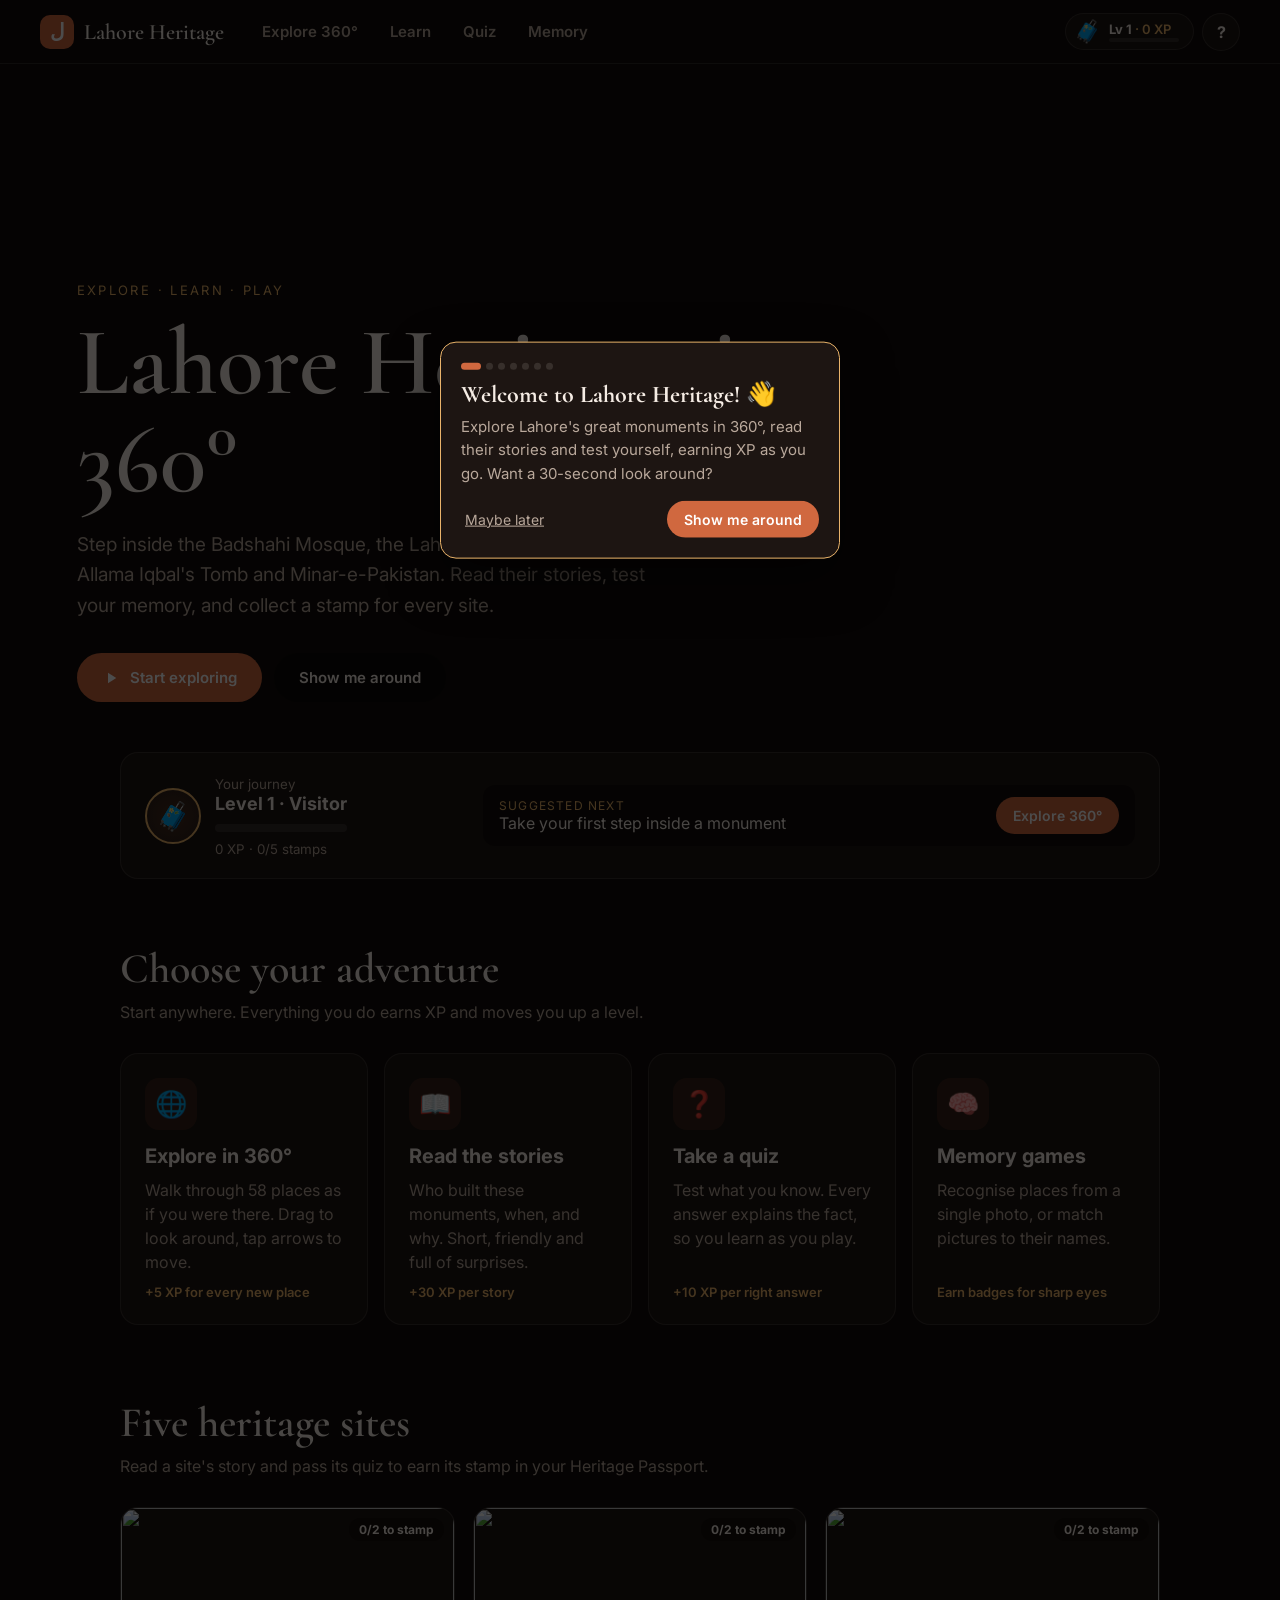
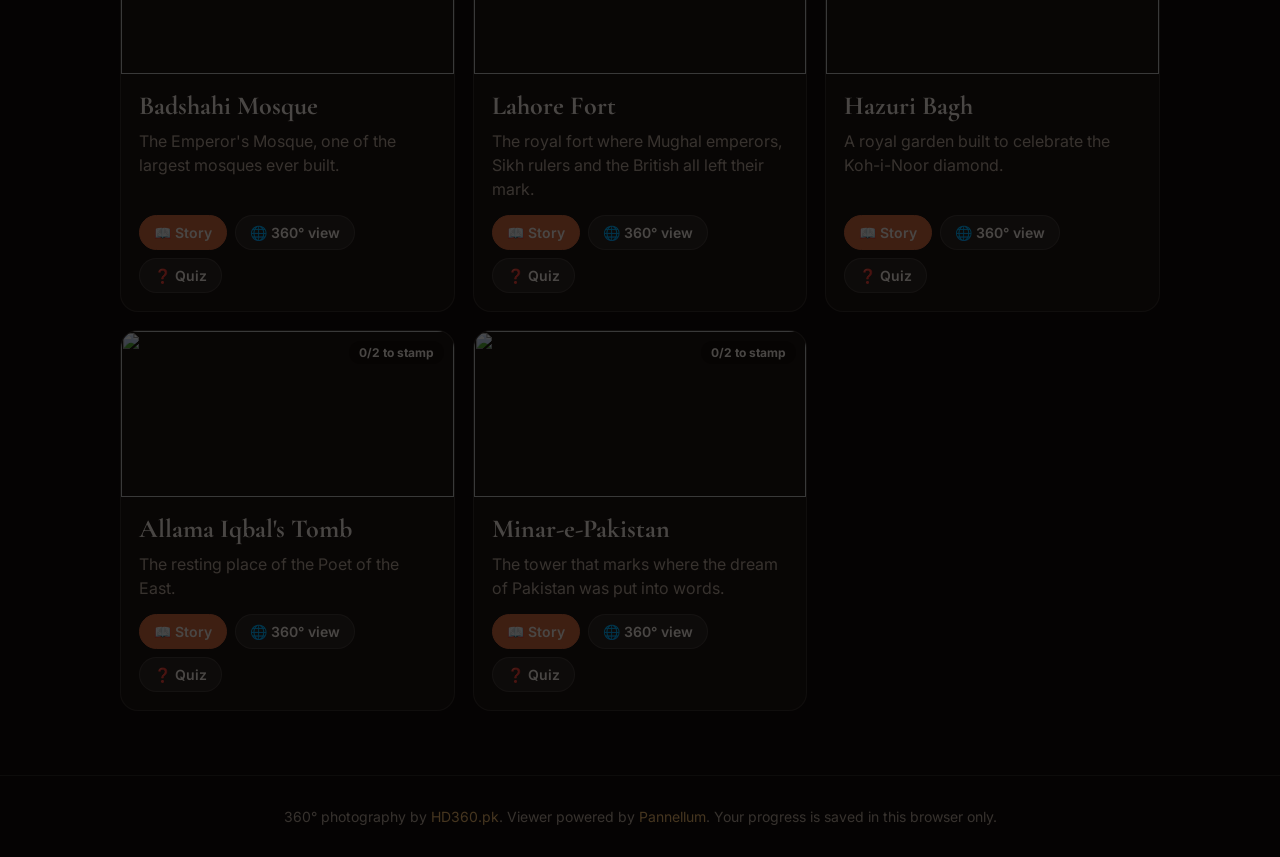
==== index.html @ bff7b36b "Lahore Heritage 360: virtual tour, stories, quizzes and memory games Gamified site with a Pannellum " ====
<!DOCTYPE html>
<html lang="en">
<head>
  <meta charset="UTF-8">
  <meta name="viewport" content="width=device-width, initial-scale=1.0">
  <title>Lahore Heritage 360° · Explore, Learn & Play</title>
  <meta name="description" content="Explore Badshahi Mosque, Lahore Fort, Hazuri Bagh, Allama Iqbal's Tomb and Minar-e-Pakistan in 360°, read their stories and test your knowledge.">
  <link rel="preconnect" href="https://fonts.googleapis.com">
  <link rel="preconnect" href="https://fonts.gstatic.com" crossorigin>
  <link href="https://fonts.googleapis.com/css2?family=Cormorant+Garamond:wght@600&family=Inter:wght@400;600;700;800&display=swap" rel="stylesheet">
  <link rel="stylesheet" href="assets/css/style.css">
  <link rel="stylesheet" href="assets/css/site.css">
</head>
<body class="page">
  <header class="hero hero--home">
    <div class="hero__inner">
      <span class="eyebrow">Explore · Learn · Play</span>
      <h1>Lahore Heritage in 360°</h1>
      <p>Step inside the Badshahi Mosque, the Lahore Fort, Hazuri Bagh, Allama Iqbal's Tomb and Minar-e-Pakistan.
         Read their stories, test your memory, and collect a stamp for every site.</p>
      <div class="actions">
        <a class="btn btn--primary" href="tour.html">
          <svg width="18" height="18" viewBox="0 0 24 24" fill="currentColor" aria-hidden="true"><path d="M8 5v14l11-7z"/></svg>
          Start exploring
        </a>
        <button class="btn btn--ghost" type="button" id="show-around">Show me around</button>
      </div>
    </div>
  </header>

  <div class="wrap journey">
    <div class="journey__card" id="journey"></div>
  </div>

  <section class="wrap home-section">
    <h2 class="section-title">Choose your adventure</h2>
    <p class="section-sub">Start anywhere. Everything you do earns XP and moves you up a level.</p>
    <div class="paths">
      <a class="path" href="tour.html">
        <span class="path__icon">🌐</span>
        <h3>Explore in 360°</h3>
        <p>Walk through 58 places as if you were there. Drag to look around, tap arrows to move.</p>
        <span class="path__reward">+5 XP for every new place</span>
      </a>
      <a class="path" href="learn.html">
        <span class="path__icon">📖</span>
        <h3>Read the stories</h3>
        <p>Who built these monuments, when, and why. Short, friendly and full of surprises.</p>
        <span class="path__reward">+30 XP per story</span>
      </a>
      <a class="path" href="quiz.html">
        <span class="path__icon">❓</span>
        <h3>Take a quiz</h3>
        <p>Test what you know. Every answer explains the fact, so you learn as you play.</p>
        <span class="path__reward">+10 XP per right answer</span>
      </a>
      <a class="path" href="memory.html">
        <span class="path__icon">🧠</span>
        <h3>Memory games</h3>
        <p>Recognise places from a single photo, or match pictures to their names.</p>
        <span class="path__reward">Earn badges for sharp eyes</span>
      </a>
    </div>
  </section>

  <section class="wrap home-section" style="padding-top:8px">
    <h2 class="section-title">Five heritage sites</h2>
    <p class="section-sub">Read a site's story and pass its quiz to earn its stamp in your Heritage Passport.</p>
    <div class="sitecards" id="sitecards"></div>
  </section>

  <footer class="footer">
    360° photography by <a href="https://hd360.pk" target="_blank" rel="noopener">HD360.pk</a>.
    Viewer powered by <a href="https://pannellum.org" target="_blank" rel="noopener">Pannellum</a>.
    Your progress is saved in this browser only.
  </footer>

  <script src="assets/js/tour-data.js"></script>
  <script src="assets/js/heritage-data.js"></script>
  <script src="assets/js/game.js"></script>
  <script>
    Game.mountNav('home');
    document.getElementById('show-around').onclick = () => Game.startTour();

    function nextStep() {
      const stamps = Game.stamps();
      const unread = stamps.find(s => !s.read);
      if (!Object.keys(Game.state.visited).length) return { text: 'Take your first step inside a monument', href: 'tour.html', cta: 'Explore 360°' };
      if (unread) return { text: `Read the story of ${unread.story.title}`, href: `learn.html#${unread.story.id}`, cta: 'Read story' };
      const noQuiz = stamps.find(s => !s.quiz);
      if (noQuiz) return { text: `Pass the ${noQuiz.story.title} quiz to earn its stamp`, href: `quiz.html#${noQuiz.story.id}`, cta: 'Take quiz' };
      if (Game.state.memoryBest === null) return { text: 'Try Memory Match and test your eye', href: 'memory.html', cta: 'Play' };
      const unseen = stamps.find(s => s.visited < s.total);
      if (unseen) return { text: `Find the places you haven't seen at ${unseen.story.title}`, href: `tour.html#${unseen.story.scenes.find(id => !Game.state.visited[id])}`, cta: 'Explore' };
      return { text: 'You have explored everything. Try for a perfect quiz score!', href: 'quiz.html', cta: 'Quiz' };
    }

    function render() {
      const l = Game.level();
      const n = nextStep();
      const stamped = Game.stamps().filter(s => s.stamped).length;
      const journey = document.getElementById('journey');
      journey.innerHTML = `
        <button class="journey__level link-reset" type="button" title="Open your passport">
          <span class="passport__level">${l.icon}</span>
          <span><small class="muted">Your journey</small><br><b>Level ${l.index} · ${l.name}</b>
            <div class="xpbar"><i style="width:${Math.round(l.progress * 100)}%"></i></div>
            <small class="muted">${Game.state.xp} XP · ${stamped}/5 stamps</small></span>
        </button>
        <div class="journey__next"><div><small>Suggested next</small>${n.text}</div><a class="btn btn--primary btn--sm" href="${n.href}">${n.cta}</a></div>`;
      journey.querySelector('.journey__level').onclick = Game.openPassport;

      document.getElementById('sitecards').innerHTML = Game.stamps().map(s => `
        <article class="sitecard">
          <div class="sitecard__img"><img src="${s.story.image}" alt="" loading="lazy">
            <span class="sitecard__stamp ${s.stamped ? 'done' : ''}">${s.stamped ? '🏅 Stamped' : `${(s.read ? 1 : 0) + (s.quiz ? 1 : 0)}/2 to stamp`}</span></div>
          <div class="sitecard__body">
            <h3>${s.story.title}</h3>
            <p>${s.story.tagline}</p>
            <div class="sitecard__actions">
              <a class="chip-btn chip-btn--accent" href="learn.html#${s.story.id}">📖 Story</a>
              <a class="chip-btn" href="tour.html#${s.story.tourScene}">🌐 360° view</a>
              <a class="chip-btn" href="quiz.html#${s.story.id}">❓ Quiz</a>
            </div>
          </div>
        </article>`).join('');
    }
    render();
    Game.onChange(render);
    Game.maybeOnboard();
  </script>
</body>
</html>
---- assets/css/style.css ----
:root {
  --bg: #120d0b;
  --surface: #1d1512;
  --surface-2: #2a1f1a;
  --text: #f5ece4;
  --muted: #b9a89b;
  --accent: #d0683f;
  --accent-2: #e9b36a;
  --line: rgba(245, 236, 228, 0.12);
  --glass: rgba(18, 13, 11, 0.72);
  --radius: 14px;
  --display: "Cormorant Garamond", Georgia, serif;
  --body: "Inter", system-ui, -apple-system, "Segoe UI", sans-serif;
}

* { box-sizing: border-box; }
html, body { margin: 0; background: var(--bg); color: var(--text); font-family: var(--body); }
a { color: inherit; text-decoration: none; }
button { font: inherit; color: inherit; cursor: pointer; }
img { display: block; max-width: 100%; }

/* ---------- Home: hero ---------- */
.hero {
  position: relative; min-height: 100svh; display: flex; align-items: flex-end;
  padding: 0 clamp(16px, 6vw, 96px) clamp(48px, 10vh, 120px);
  background: url("../../preview.jpg") center / cover no-repeat;
}
.hero::before {
  content: ""; position: absolute; inset: 0;
  background: linear-gradient(180deg, rgba(18,13,11,.25) 0%, rgba(18,13,11,.35) 45%, var(--bg) 100%);
}
.hero__inner { position: relative; max-width: 760px; }
.eyebrow {
  display: inline-block; font-size: 13px; letter-spacing: .18em; text-transform: uppercase;
  color: var(--accent-2); margin-bottom: 16px;
}
.hero h1 {
  font-family: var(--display); font-weight: 600; line-height: 1.02; margin: 0 0 20px;
  font-size: clamp(44px, 8vw, 96px);
}
.hero p { font-size: clamp(16px, 2vw, 19px); line-height: 1.6; color: var(--muted); margin: 0 0 32px; max-width: 600px; }
.actions { display: flex; flex-wrap: wrap; gap: 12px; }
.btn {
  display: inline-flex; align-items: center; gap: 10px; padding: 14px 24px; border-radius: 999px;
  font-weight: 600; font-size: 15px; border: 1px solid transparent; transition: transform .15s, background .15s;
}
.btn:hover { transform: translateY(-1px); }
.btn--primary { background: var(--accent); color: #fff; }
.btn--primary:hover { background: #dd7750; }
.btn--ghost { border-color: rgba(255,255,255,.35); background: rgba(0,0,0,.25); backdrop-filter: blur(6px); }
.btn--ghost:hover { background: rgba(255,255,255,.12); }

/* ---------- Home: sites ---------- */
.sites { padding: 40px clamp(16px, 6vw, 96px) 80px; max-width: 1400px; margin: 0 auto; }
.site { padding: 48px 0; border-top: 1px solid var(--line); }
.site:first-child { border-top: 0; }
.site__head { display: flex; flex-wrap: wrap; align-items: baseline; justify-content: space-between; gap: 8px 24px; margin-bottom: 24px; }
.site h2 { font-family: var(--display); font-weight: 600; font-size: clamp(30px, 4vw, 44px); margin: 0; }
.site__blurb { color: var(--muted); margin: 6px 0 0; max-width: 620px; line-height: 1.55; }
.site__count { color: var(--accent-2); font-size: 14px; white-space: nowrap; }
.grid { display: grid; grid-template-columns: repeat(auto-fill, minmax(240px, 1fr)); gap: 18px; }

.card {
  position: relative; border-radius: var(--radius); overflow: hidden; background: var(--surface);
  aspect-ratio: 16 / 10; isolation: isolate;
}
.card img { width: 100%; height: 100%; object-fit: cover; transition: transform .5s ease; }
.card:hover img { transform: scale(1.06); }
.card::after {
  content: ""; position: absolute; inset: 0; z-index: 1;
  background: linear-gradient(180deg, transparent 45%, rgba(0,0,0,.8) 100%);
}
.card__title { position: absolute; left: 14px; right: 14px; bottom: 12px; z-index: 2; font-weight: 600; font-size: 15px; line-height: 1.3; }
.badge {
  position: absolute; top: 10px; right: 10px; z-index: 2; font-size: 12px; font-weight: 700;
  padding: 4px 9px; border-radius: 999px; background: var(--glass); backdrop-filter: blur(6px);
}

.footer { padding: 32px clamp(16px, 6vw, 96px); border-top: 1px solid var(--line); color: var(--muted); font-size: 14px; text-align: center; }
.footer a { color: var(--accent-2); }

/* ---------- Tour page ---------- */
.tour, .tour body { height: 100%; overflow: hidden; }
#pano { position: fixed; inset: 0; background: #000; }

.topbar {
  position: fixed; top: 0; left: 0; right: 0; z-index: 20; display: flex; align-items: center; gap: 12px;
  padding: 14px 16px; background: linear-gradient(180deg, rgba(0,0,0,.65), transparent); pointer-events: none;
}
.topbar > * { pointer-events: auto; }
.scene-title { flex: 1; min-width: 0; text-align: center; }
.scene-title h1 { font-family: var(--display); font-weight: 600; font-size: clamp(20px, 3vw, 30px); margin: 0; text-shadow: 0 2px 10px rgba(0,0,0,.6); white-space: nowrap; overflow: hidden; text-overflow: ellipsis; }
.scene-title span { font-size: 12px; letter-spacing: .14em; text-transform: uppercase; color: var(--accent-2); }

.icon-btn {
  width: 44px; height: 44px; flex: none; display: grid; place-items: center; border-radius: 50%;
  border: 1px solid rgba(255,255,255,.18); background: var(--glass); backdrop-filter: blur(8px); transition: background .15s;
}
.icon-btn:hover, .icon-btn[aria-pressed="true"] { background: var(--accent); border-color: var(--accent); }
.icon-btn svg { width: 20px; height: 20px; }
.tools { display: flex; gap: 8px; }

/* Bottom location drawer */
.drawer {
  position: fixed; left: 0; right: 0; bottom: 0; z-index: 20; background: var(--glass); backdrop-filter: blur(12px);
  border-top: 1px solid var(--line); transform: translateY(calc(100% - 52px)); transition: transform .35s ease;
}
.drawer.open { transform: none; }
.drawer__bar { display: flex; align-items: center; gap: 8px; height: 52px; padding: 0 12px; overflow-x: auto; scrollbar-width: none; }
.drawer__bar::-webkit-scrollbar { display: none; }
.drawer__toggle { display: flex; align-items: center; gap: 8px; padding: 8px 14px; border: 0; border-radius: 999px; background: var(--accent); font-weight: 600; font-size: 14px; flex: none; }
.drawer__toggle svg { width: 16px; height: 16px; transition: transform .3s; }
.drawer.open .drawer__toggle svg { transform: rotate(180deg); }
.tab { flex: none; padding: 8px 14px; border-radius: 999px; border: 1px solid transparent; background: none; font-size: 14px; color: var(--muted); }
.tab:hover { color: var(--text); }
.tab.active { color: var(--text); border-color: var(--line); background: rgba(255,255,255,.08); }
.strip { display: flex; gap: 12px; padding: 4px 12px 16px; overflow-x: auto; scroll-snap-type: x proximity; }
.thumb {
  flex: none; width: 168px; border: 2px solid transparent; border-radius: 10px; overflow: hidden; padding: 0;
  background: var(--surface); text-align: left; scroll-snap-align: start; transition: border-color .15s;
}
.thumb img { width: 100%; aspect-ratio: 16 / 10; object-fit: cover; }
.thumb span { display: block; padding: 7px 9px; font-size: 13px; line-height: 1.3; white-space: nowrap; overflow: hidden; text-overflow: ellipsis; }
.thumb:hover { border-color: rgba(255,255,255,.4); }
.thumb.current { border-color: var(--accent); }

/* Navigation hotspots */
.nav-spot { width: 46px; height: 46px; cursor: pointer; }
.nav-spot__ring {
  width: 100%; height: 100%; border-radius: 50%; display: grid; place-items: center;
  background: rgba(208, 104, 63, .85); border: 3px solid #fff; box-shadow: 0 4px 18px rgba(0,0,0,.45);
  transition: transform .2s; animation: pulse 2.4s infinite;
}
.nav-spot__ring svg { width: 20px; height: 20px; }
.nav-spot:hover .nav-spot__ring { transform: scale(1.15); animation: none; }
.nav-spot__label {
  position: absolute; bottom: calc(100% + 10px); left: 50%; transform: translateX(-50%);
  white-space: nowrap; padding: 6px 11px; border-radius: 8px; font: 600 13px var(--body);
  background: var(--glass); color: var(--text); opacity: 0; pointer-events: none; transition: opacity .2s;
}
.nav-spot:hover .nav-spot__label { opacity: 1; }
@keyframes pulse {
  0%   { box-shadow: 0 0 0 0 rgba(208,104,63,.6), 0 4px 18px rgba(0,0,0,.45); }
  70%  { box-shadow: 0 0 0 14px rgba(208,104,63,0), 0 4px 18px rgba(0,0,0,.45); }
  100% { box-shadow: 0 0 0 0 rgba(208,104,63,0), 0 4px 18px rgba(0,0,0,.45); }
}

/* Keep Pannellum's zoom controls clear of the top bar and drawer. */
.pnlm-controls-container { top: auto !important; bottom: 70px; left: 16px !important; }
.pnlm-load-box { background: var(--glass); border-radius: var(--radius); }

@media (max-width: 600px) {
  .thumb { width: 136px; }
  .tools .hide-sm { display: none; }
}
@media (prefers-reduced-motion: reduce) {
  .nav-spot__ring { animation: none; }
  * { transition: none !important; }
}
---- assets/css/site.css ----
/* Styles for the learning & game sections. Loaded after style.css. */

/* =========================================================
   Site chrome: nav, tab bar, XP pill
   ========================================================= */
:root { --ok: #5fbf7f; --bad: #e0675a; --nav-h: 64px; }
.page { padding-top: var(--nav-h); }
.nav {
  position: fixed; top: 0; left: 0; right: 0; z-index: 50; height: var(--nav-h);
  display: flex; align-items: center; gap: 24px; padding: 0 clamp(16px, 4vw, 40px);
  background: rgba(18, 13, 11, .82); backdrop-filter: blur(12px); border-bottom: 1px solid var(--line);
}
.nav__brand { display: flex; align-items: center; gap: 10px; font-family: var(--display); font-size: 22px; font-weight: 600; white-space: nowrap; }
.nav__logo { width: 34px; height: 34px; display: grid; place-items: center; border-radius: 10px; background: var(--accent); font-size: 20px; color: #fff; }
.nav__links { display: flex; gap: 4px; flex: 1; }
.nav__links a { padding: 8px 14px; border-radius: 999px; color: var(--muted); font-weight: 600; font-size: 15px; }
.nav__links a:hover { color: var(--text); background: rgba(255,255,255,.06); }
.nav__links a.active { color: var(--text); background: rgba(208,104,63,.18); }
.nav__right { display: flex; align-items: center; gap: 8px; margin-left: auto; }
.help-btn { width: 38px; height: 38px; border-radius: 50%; border: 1px solid var(--line); background: var(--surface); font-weight: 700; font-size: 16px; }
.help-btn:hover { background: var(--surface-2); }

.pill {
  display: grid; grid-template-columns: auto auto; grid-template-rows: auto auto; column-gap: 8px; align-items: center;
  padding: 6px 14px 7px 8px; border-radius: 999px; border: 1px solid var(--line); background: var(--surface); cursor: pointer; text-align: left;
}
.pill:hover { border-color: var(--accent); }
.pill__icon { grid-row: span 2; font-size: 22px; line-height: 1; }
.pill__text { font-size: 13px; white-space: nowrap; }
.pill__xp { color: var(--accent-2); font-weight: 600; }
.pill__bar { height: 4px; border-radius: 4px; background: rgba(255,255,255,.1); overflow: hidden; min-width: 70px; }
.pill__bar i, .xpbar i { display: block; height: 100%; background: linear-gradient(90deg, var(--accent), var(--accent-2)); border-radius: inherit; transition: width .6s ease; }

.tabbar { display: none; }
@media (max-width: 760px) {
  .nav { gap: 12px; }
  .nav__links { display: none; }
  .nav__brand span:last-child { display: none; }
  .page { padding-bottom: 72px; }
  .tabbar {
    position: fixed; left: 0; right: 0; bottom: 0; z-index: 50; display: grid; grid-template-columns: repeat(5, 1fr);
    background: rgba(18,13,11,.94); backdrop-filter: blur(12px); border-top: 1px solid var(--line); padding: 6px 4px calc(6px + env(safe-area-inset-bottom));
  }
  .tabbar a { display: flex; flex-direction: column; align-items: center; gap: 2px; font-size: 11px; font-weight: 600; color: var(--muted); padding: 4px 0; border-radius: 10px; }
  .tabbar a span { font-size: 20px; }
  .tabbar a.active { color: var(--text); background: rgba(208,104,63,.18); }
}

/* Buttons & generic bits */
.btn--sm { padding: 9px 16px; font-size: 14px; }
.btn[disabled] { opacity: .5; cursor: default; transform: none; }
button.btn { border: 1px solid transparent; }
.link-btn { background: none; border: 0; padding: 4px; color: var(--muted); text-decoration: underline; font-size: 14px; }
.link-btn:hover { color: var(--text); }
.link-reset { background: none; border: 0; padding: 0; text-align: left; cursor: pointer; }
.muted { color: var(--muted); }
.wrap { max-width: 1120px; margin: 0 auto; padding: 0 clamp(16px, 4vw, 40px); }
.section-title { font-family: var(--display); font-weight: 600; font-size: clamp(30px, 4vw, 42px); margin: 0 0 6px; }
.section-sub { color: var(--muted); margin: 0 0 28px; line-height: 1.55; }
.xpbar { height: 8px; border-radius: 8px; background: rgba(255,255,255,.1); overflow: hidden; margin: 10px 0 6px; }

/* =========================================================
   Toasts
   ========================================================= */
.toasts { position: fixed; top: calc(var(--nav-h) + 12px); right: 16px; z-index: 120; display: flex; flex-direction: column; gap: 8px; pointer-events: none; max-width: calc(100vw - 32px); }
.toast {
  display: flex; align-items: center; gap: 12px; padding: 12px 16px; border-radius: 12px; font-size: 14px;
  background: var(--surface-2); border: 1px solid var(--line); box-shadow: 0 10px 30px rgba(0,0,0,.4);
  animation: toast-in .35s cubic-bezier(.2,1.4,.4,1);
}
.toast.out { opacity: 0; transform: translateX(20px); transition: all .4s; }
.toast b { display: block; }
.toast small { color: var(--muted); }
.toast__xp { font-weight: 800; color: var(--accent-2); white-space: nowrap; }
.toast__icon { font-size: 28px; }
.toast--badge, .toast--level { border-color: var(--accent-2); background: linear-gradient(135deg, #3a2618, var(--surface-2)); }
@keyframes toast-in { from { opacity: 0; transform: translateY(-10px) scale(.95); } }

/* =========================================================
   Modal & passport
   ========================================================= */
.modal { position: fixed; inset: 0; z-index: 100; display: grid; place-items: center; padding: 16px; background: rgba(0,0,0,.6); backdrop-filter: blur(4px); animation: fade .2s; }
.modal.out { opacity: 0; transition: opacity .2s; }
.modal__card { position: relative; width: min(760px, 100%); max-height: calc(100svh - 32px); overflow: auto; background: var(--surface); border: 1px solid var(--line); border-radius: 20px; padding: 28px; }
.modal__close { position: absolute; top: 14px; right: 14px; width: 36px; height: 36px; border-radius: 50%; border: 0; background: rgba(255,255,255,.08); }
.modal h3 { font-family: var(--display); font-size: 26px; margin: 28px 0 4px; }
.modal h3 small { font-family: var(--body); font-size: 14px; color: var(--accent-2); margin-left: 6px; }
.passport__head { display: flex; gap: 18px; align-items: center; }
.passport__head h2 { margin: 2px 0 0; font-family: var(--display); font-size: 30px; }
.passport__head > div:last-child { flex: 1; }
.passport__level { width: 76px; height: 76px; flex: none; border-radius: 50%; display: grid; place-items: center; font-size: 38px; background: radial-gradient(circle, #4a2c1c, var(--surface-2)); border: 2px solid var(--accent-2); }
.stamps { display: grid; grid-template-columns: repeat(auto-fill, minmax(200px, 1fr)); gap: 12px; margin-top: 12px; }
.stamp { padding: 14px; border-radius: 14px; background: var(--bg); border: 1px dashed var(--line); }
.stamp.stamped { border: 1px solid var(--accent-2); }
.stamp__seal { position: relative; width: 64px; height: 64px; margin-bottom: 10px; }
.stamp__seal img { width: 100%; height: 100%; object-fit: cover; border-radius: 50%; filter: grayscale(1) opacity(.45); }
.stamp.stamped .stamp__seal img { filter: none; box-shadow: 0 0 0 3px var(--accent-2); }
.stamp__seal span { position: absolute; right: -4px; bottom: -4px; width: 24px; height: 24px; border-radius: 50%; display: grid; place-items: center; font-size: 13px; font-weight: 800; background: var(--accent-2); color: #3a2618; }
.stamp__seal span:empty { display: none; }
.stamp ul { list-style: none; padding: 0; margin: 8px 0 0; font-size: 13px; color: var(--muted); display: grid; gap: 4px; }
.stamp li.ok { color: var(--ok); }
.stamp a { text-decoration: underline; }
.badges { display: grid; grid-template-columns: repeat(auto-fill, minmax(150px, 1fr)); gap: 10px; margin-top: 12px; }
.badge-item { padding: 12px; border-radius: 12px; background: var(--bg); text-align: center; opacity: .45; filter: grayscale(1); }
.badge-item.earned { opacity: 1; filter: none; border: 1px solid rgba(233,179,106,.4); }
.badge-item span { font-size: 30px; display: block; }
.badge-item b { display: block; font-size: 14px; margin-top: 4px; }
.badge-item small { color: var(--muted); font-size: 12px; line-height: 1.35; display: block; margin-top: 2px; }
.passport__foot { text-align: center; margin: 24px 0 0; }
@keyframes fade { from { opacity: 0; } }

/* =========================================================
   Guided tour (spotlight)
   ========================================================= */
.spot { position: fixed; inset: 0; z-index: 110; }
.spot__hole { position: fixed; border-radius: 14px; box-shadow: 0 0 0 9999px rgba(0,0,0,.7); transition: all .35s ease; pointer-events: none; }
.spot--center .spot__hole { left: 50%; top: 50%; width: 0; height: 0; }
.spot__card { position: fixed; background: var(--surface); border: 1px solid var(--accent-2); border-radius: 16px; padding: 20px; box-shadow: 0 20px 50px rgba(0,0,0,.5); transition: all .35s ease; }
.spot--center .spot__card { left: 50%; top: 50%; transform: translate(-50%, -50%); width: min(400px, calc(100vw - 32px)); }
.spot__card h3 { margin: 10px 0 6px; font-family: var(--display); font-size: 24px; }
.spot__card p { margin: 0 0 16px; color: var(--muted); line-height: 1.55; font-size: 15px; }
.spot__dots { display: flex; gap: 5px; }
.spot__dots i { width: 7px; height: 7px; border-radius: 50%; background: var(--line); }
.spot__dots i.on { background: var(--accent); width: 20px; border-radius: 4px; }
.spot__actions { display: flex; justify-content: space-between; align-items: center; }

/* =========================================================
   Home
   ========================================================= */
.hero--home { min-height: calc(88svh - var(--nav-h)); }
.journey { margin: -40px auto 0; position: relative; z-index: 2; }
.journey__card { display: flex; flex-wrap: wrap; align-items: center; gap: 18px 28px; padding: 20px 24px; border-radius: 18px; background: var(--surface); border: 1px solid var(--line); }
.journey__level { display: flex; align-items: center; gap: 14px; min-width: 220px; flex: 1; }
.journey__level .passport__level { width: 56px; height: 56px; font-size: 28px; }
.journey__level b { font-size: 18px; }
.journey__next { flex: 2; min-width: 240px; display: flex; align-items: center; gap: 14px; justify-content: space-between; padding: 12px 16px; border-radius: 12px; background: var(--bg); }
.journey__next small { display: block; color: var(--accent-2); font-size: 12px; text-transform: uppercase; letter-spacing: .1em; }

.paths { display: grid; grid-template-columns: repeat(auto-fit, minmax(230px, 1fr)); gap: 16px; }
.path {
  display: flex; flex-direction: column; gap: 10px; padding: 24px; border-radius: 18px; background: var(--surface);
  border: 1px solid var(--line); transition: transform .2s, border-color .2s;
}
.path:hover { transform: translateY(-3px); border-color: var(--accent); }
.path__icon { width: 52px; height: 52px; border-radius: 14px; display: grid; place-items: center; font-size: 26px; background: rgba(208,104,63,.15); }
.path h3 { margin: 4px 0 0; font-size: 20px; }
.path p { margin: 0; color: var(--muted); line-height: 1.5; flex: 1; }
.path__reward { font-size: 13px; font-weight: 600; color: var(--accent-2); }

.home-section { padding-top: 64px; padding-bottom: 64px; }
.sitecards { display: grid; grid-template-columns: repeat(auto-fill, minmax(300px, 1fr)); gap: 18px; }
.sitecard { border-radius: 18px; overflow: hidden; background: var(--surface); border: 1px solid var(--line); display: flex; flex-direction: column; }
.sitecard__img { position: relative; aspect-ratio: 2 / 1; }
.sitecard__img img { width: 100%; height: 100%; object-fit: cover; }
.sitecard__stamp { position: absolute; top: 10px; right: 10px; padding: 4px 10px; border-radius: 999px; font-size: 12px; font-weight: 700; background: var(--glass); backdrop-filter: blur(6px); }
.sitecard__stamp.done { background: var(--accent-2); color: #3a2618; }
.sitecard__body { padding: 16px 18px 18px; display: flex; flex-direction: column; gap: 8px; flex: 1; }
.sitecard h3 { margin: 0; font-family: var(--display); font-size: 26px; }
.sitecard p { margin: 0; color: var(--muted); line-height: 1.5; flex: 1; }
.sitecard__actions { display: flex; gap: 8px; flex-wrap: wrap; margin-top: 6px; }
.chip-btn { padding: 8px 14px; border-radius: 999px; font-size: 14px; font-weight: 600; background: rgba(255,255,255,.07); border: 1px solid var(--line); }
.chip-btn:hover { background: rgba(255,255,255,.14); }
.chip-btn--accent { background: var(--accent); border-color: var(--accent); }
.chip-btn--accent:hover { background: #dd7750; }

/* =========================================================
   Learn
   ========================================================= */
.readbar { position: fixed; top: var(--nav-h); left: 0; height: 3px; z-index: 49; background: linear-gradient(90deg, var(--accent), var(--accent-2)); width: 0; }
.story-hero { position: relative; min-height: 52svh; display: flex; align-items: flex-end; background-size: cover; background-position: center; }
.story-hero::before { content: ""; position: absolute; inset: 0; background: linear-gradient(180deg, rgba(18,13,11,.1), rgba(18,13,11,.4) 50%, var(--bg)); }
.story-hero .wrap { position: relative; width: 100%; padding-bottom: 28px; }
.story-hero h1 { font-family: var(--display); font-size: clamp(42px, 7vw, 76px); margin: 0; line-height: 1; }
.story-hero .local { font-size: clamp(22px, 3vw, 30px); color: var(--accent-2); margin-top: 8px; display: block; text-align: left; }
.story-hero p { font-size: clamp(16px, 2vw, 19px); margin: 12px 0 0; max-width: 620px; }
.back-link { display: inline-flex; gap: 6px; color: var(--muted); font-size: 14px; margin-bottom: 14px; }
.back-link:hover { color: var(--text); }

.facts { display: grid; grid-template-columns: repeat(auto-fit, minmax(200px, 1fr)); gap: 12px; margin: 8px 0 40px; }
.fact { display: flex; gap: 12px; align-items: center; padding: 14px 16px; border-radius: 14px; background: var(--surface); border: 1px solid var(--line); }
.fact span { font-size: 26px; }
.fact small { display: block; color: var(--muted); font-size: 12px; text-transform: uppercase; letter-spacing: .08em; }
.fact b { font-size: 15px; }

.article { display: grid; grid-template-columns: minmax(0, 1fr) 320px; gap: 40px; align-items: start; }
.article__main section { margin-bottom: 30px; }
.article__main h2 { font-family: var(--display); font-size: 30px; margin: 0 0 8px; }
.article__main p { font-size: 17.5px; line-height: 1.75; color: #e9ddd2; margin: 0; }
.aside { position: sticky; top: calc(var(--nav-h) + 20px); display: grid; gap: 16px; }
.dyk { padding: 18px; border-radius: 16px; background: linear-gradient(135deg, #3a2618, var(--surface)); border: 1px solid rgba(233,179,106,.35); }
.dyk h4, .timeline h4 { margin: 0 0 10px; font-size: 13px; letter-spacing: .12em; text-transform: uppercase; color: var(--accent-2); }
.dyk p { margin: 0 0 10px; line-height: 1.55; font-size: 15px; }
.dyk p:last-child { margin: 0; }
.timeline { padding: 18px; border-radius: 16px; background: var(--surface); border: 1px solid var(--line); }
.timeline ol { list-style: none; margin: 0; padding: 0 0 0 14px; border-left: 2px solid var(--line); display: grid; gap: 12px; }
.timeline li { position: relative; font-size: 14px; line-height: 1.45; color: var(--muted); }
.timeline li::before { content: ""; position: absolute; left: -20px; top: 5px; width: 10px; height: 10px; border-radius: 50%; background: var(--accent); }
.timeline b { color: var(--text); display: block; }

.highlights { display: grid; grid-template-columns: repeat(auto-fill, minmax(230px, 1fr)); gap: 14px; margin: 14px 0 40px; }
.hl { border-radius: 14px; overflow: hidden; background: var(--surface); border: 1px solid var(--line); display: flex; flex-direction: column; }
.hl img { aspect-ratio: 16 / 10; object-fit: cover; width: 100%; }
.hl div { padding: 12px 14px 14px; display: flex; flex-direction: column; gap: 6px; flex: 1; }
.hl b { font-size: 16px; }
.hl p { margin: 0; font-size: 14px; color: var(--muted); line-height: 1.45; flex: 1; }
.hl a { font-size: 14px; font-weight: 600; color: var(--accent-2); }

.finish { text-align: center; padding: 32px 20px; border-radius: 20px; background: var(--surface); border: 1px solid var(--line); margin-bottom: 60px; }
.finish h3 { font-family: var(--display); font-size: 30px; margin: 0 0 6px; }
.finish p { color: var(--muted); margin: 0 0 18px; }
.finish .actions { justify-content: center; }

.storylist { display: grid; gap: 16px; padding-bottom: 60px; }
.storyrow { display: grid; grid-template-columns: 260px 1fr; border-radius: 18px; overflow: hidden; background: var(--surface); border: 1px solid var(--line); transition: border-color .2s; }
.storyrow:hover { border-color: var(--accent); }
.storyrow img { width: 100%; height: 100%; object-fit: cover; min-height: 150px; }
.storyrow > div { padding: 20px 22px; display: flex; flex-direction: column; gap: 6px; justify-content: center; }
.storyrow h3 { margin: 0; font-family: var(--display); font-size: 28px; }
.storyrow p { margin: 0; color: var(--muted); line-height: 1.5; }
.status { display: flex; flex-wrap: wrap; gap: 8px; margin-top: 6px; }
.status span { font-size: 12px; font-weight: 600; padding: 4px 10px; border-radius: 999px; background: rgba(255,255,255,.07); color: var(--muted); }
.status span.ok { background: rgba(95,191,127,.15); color: var(--ok); }
@media (max-width: 860px) {
  .article { grid-template-columns: 1fr; }
  .aside { position: static; }
  .storyrow { grid-template-columns: 1fr; }
  .storyrow img { aspect-ratio: 2 / 1; min-height: 0; }
}

/* =========================================================
   Quiz & games
   ========================================================= */
.play { max-width: 760px; margin: 0 auto; padding: 40px clamp(16px, 4vw, 40px) 60px; }
.topics { display: grid; grid-template-columns: repeat(auto-fill, minmax(210px, 1fr)); gap: 14px; }
.topic { position: relative; border-radius: 16px; overflow: hidden; background: var(--surface); border: 1px solid var(--line); text-align: left; padding: 0; transition: transform .2s, border-color .2s; }
.topic:hover { transform: translateY(-3px); border-color: var(--accent); }
.topic img { width: 100%; aspect-ratio: 2 / 1; object-fit: cover; }
.topic div { padding: 12px 14px 14px; }
.topic b { display: block; font-size: 16px; }
.topic small { color: var(--muted); }
.topic--wide { grid-column: 1 / -1; display: flex; align-items: center; gap: 16px; padding: 18px 20px; background: linear-gradient(135deg, #4a2a1a, var(--surface)); }
.topic--wide > span { font-size: 36px; }
.topic--wide div { padding: 0; }
.stars { color: var(--accent-2); letter-spacing: 2px; }

.qhead { display: flex; align-items: center; gap: 14px; margin-bottom: 18px; }
.qhead .xpbar { flex: 1; margin: 0; }
.qhead__count { font-size: 14px; color: var(--muted); white-space: nowrap; }
.streak { font-size: 14px; font-weight: 700; color: var(--accent-2); white-space: nowrap; min-width: 48px; text-align: right; }
.qcard { padding: 28px; border-radius: 20px; background: var(--surface); border: 1px solid var(--line); animation: pop .3s ease; }
.qcard__topic { font-size: 12px; letter-spacing: .12em; text-transform: uppercase; color: var(--accent-2); }
.qcard h2 { font-size: clamp(20px, 3vw, 26px); line-height: 1.35; margin: 8px 0 20px; }
.qimg { width: 100%; aspect-ratio: 16 / 10; object-fit: cover; border-radius: 14px; margin-bottom: 18px; }
.options { display: grid; gap: 10px; }
.option {
  display: flex; align-items: center; gap: 12px; width: 100%; padding: 14px 16px; border-radius: 12px; text-align: left; font-size: 16px;
  background: var(--bg); border: 2px solid var(--line); transition: border-color .15s, background .15s;
}
.option:hover:not([disabled]) { border-color: var(--accent); }
.option[disabled] { cursor: default; }
.option__key { width: 28px; height: 28px; flex: none; border-radius: 8px; display: grid; place-items: center; font-size: 13px; font-weight: 700; background: rgba(255,255,255,.08); }
.option.correct { border-color: var(--ok); background: rgba(95,191,127,.12); }
.option.correct .option__key { background: var(--ok); color: #0d2a17; }
.option.wrong { border-color: var(--bad); background: rgba(224,103,90,.12); animation: shake .35s; }
.option.wrong .option__key { background: var(--bad); }
.explain { margin-top: 16px; padding: 14px 16px; border-radius: 12px; background: var(--bg); line-height: 1.55; animation: pop .25s ease; }
.explain b { display: block; margin-bottom: 2px; }
.explain.good b { color: var(--ok); }
.explain.bad b { color: var(--bad); }
.explain a { color: var(--accent-2); font-weight: 600; }
.qnext { margin-top: 18px; display: flex; justify-content: flex-end; }

.result { text-align: center; padding: 36px 24px; border-radius: 20px; background: var(--surface); border: 1px solid var(--line); animation: pop .35s ease; }
.result__ring { width: 140px; height: 140px; margin: 0 auto 14px; border-radius: 50%; display: grid; place-items: center; font-size: 36px; font-weight: 800;
  background: conic-gradient(var(--accent-2) calc(var(--p) * 1%), rgba(255,255,255,.08) 0); position: relative; }
.result__ring::before { content: ""; position: absolute; inset: 10px; border-radius: 50%; background: var(--surface); }
.result__ring span { position: relative; }
.result h2 { font-family: var(--display); font-size: 34px; margin: 0; }
.result .stars { font-size: 30px; margin: 6px 0; }
.result p { color: var(--muted); margin: 6px 0 22px; }
.result .actions { justify-content: center; }

.memory-grid { display: grid; grid-template-columns: repeat(4, 1fr); gap: 10px; perspective: 1000px; }
.mcard { position: relative; aspect-ratio: 4 / 3; border: 0; padding: 0; background: none; transform-style: preserve-3d; transition: transform .45s; }
.mcard.flipped, .mcard.matched { transform: rotateY(180deg); }
.mcard__face { position: absolute; inset: 0; border-radius: 12px; backface-visibility: hidden; overflow: hidden; display: grid; place-items: center; }
.mcard__back { background: repeating-linear-gradient(45deg, #2a1f1a 0 10px, #241a16 10px 20px); border: 2px solid var(--line); font-family: var(--display); font-size: 30px; color: var(--accent); }
.mcard__front { transform: rotateY(180deg); background: var(--surface-2); border: 2px solid var(--line); }
.mcard__front img { width: 100%; height: 100%; object-fit: cover; }
.mcard__front span { padding: 8px; font-weight: 700; font-size: clamp(12px, 1.6vw, 15px); text-align: center; line-height: 1.3; }
.mcard.matched .mcard__front { border-color: var(--ok); box-shadow: 0 0 0 2px var(--ok); }
.mstats { display: flex; gap: 20px; justify-content: center; margin-bottom: 16px; color: var(--muted); }
.mstats b { color: var(--text); }
@media (max-width: 600px) { .memory-grid { grid-template-columns: repeat(3, 1fr); } }

@keyframes pop { from { opacity: 0; transform: translateY(8px) scale(.98); } }
@keyframes shake { 25% { transform: translateX(-5px); } 75% { transform: translateX(5px); } }

/* Tour page: XP pill in the top bar */
.topbar .pill { background: var(--glass); backdrop-filter: blur(8px); border-color: rgba(255,255,255,.18); }
.tour .toasts { top: 76px; }
@media (max-width: 600px) {
  .topbar { padding: 10px; gap: 8px; }
  .topbar .pill { padding: 6px 10px 6px 8px; }
  .topbar .pill .pill__bar, .topbar .pill .pill__xp { display: none; }
  .scene-title span { display: block; font-size: 10px; white-space: nowrap; overflow: hidden; text-overflow: ellipsis; }
  .scene-title h1 { font-size: 20px; }
}

@media (prefers-reduced-motion: reduce) {
  .mcard, .toast, .qcard, .result, .option.wrong { animation: none; transition: none; }
}
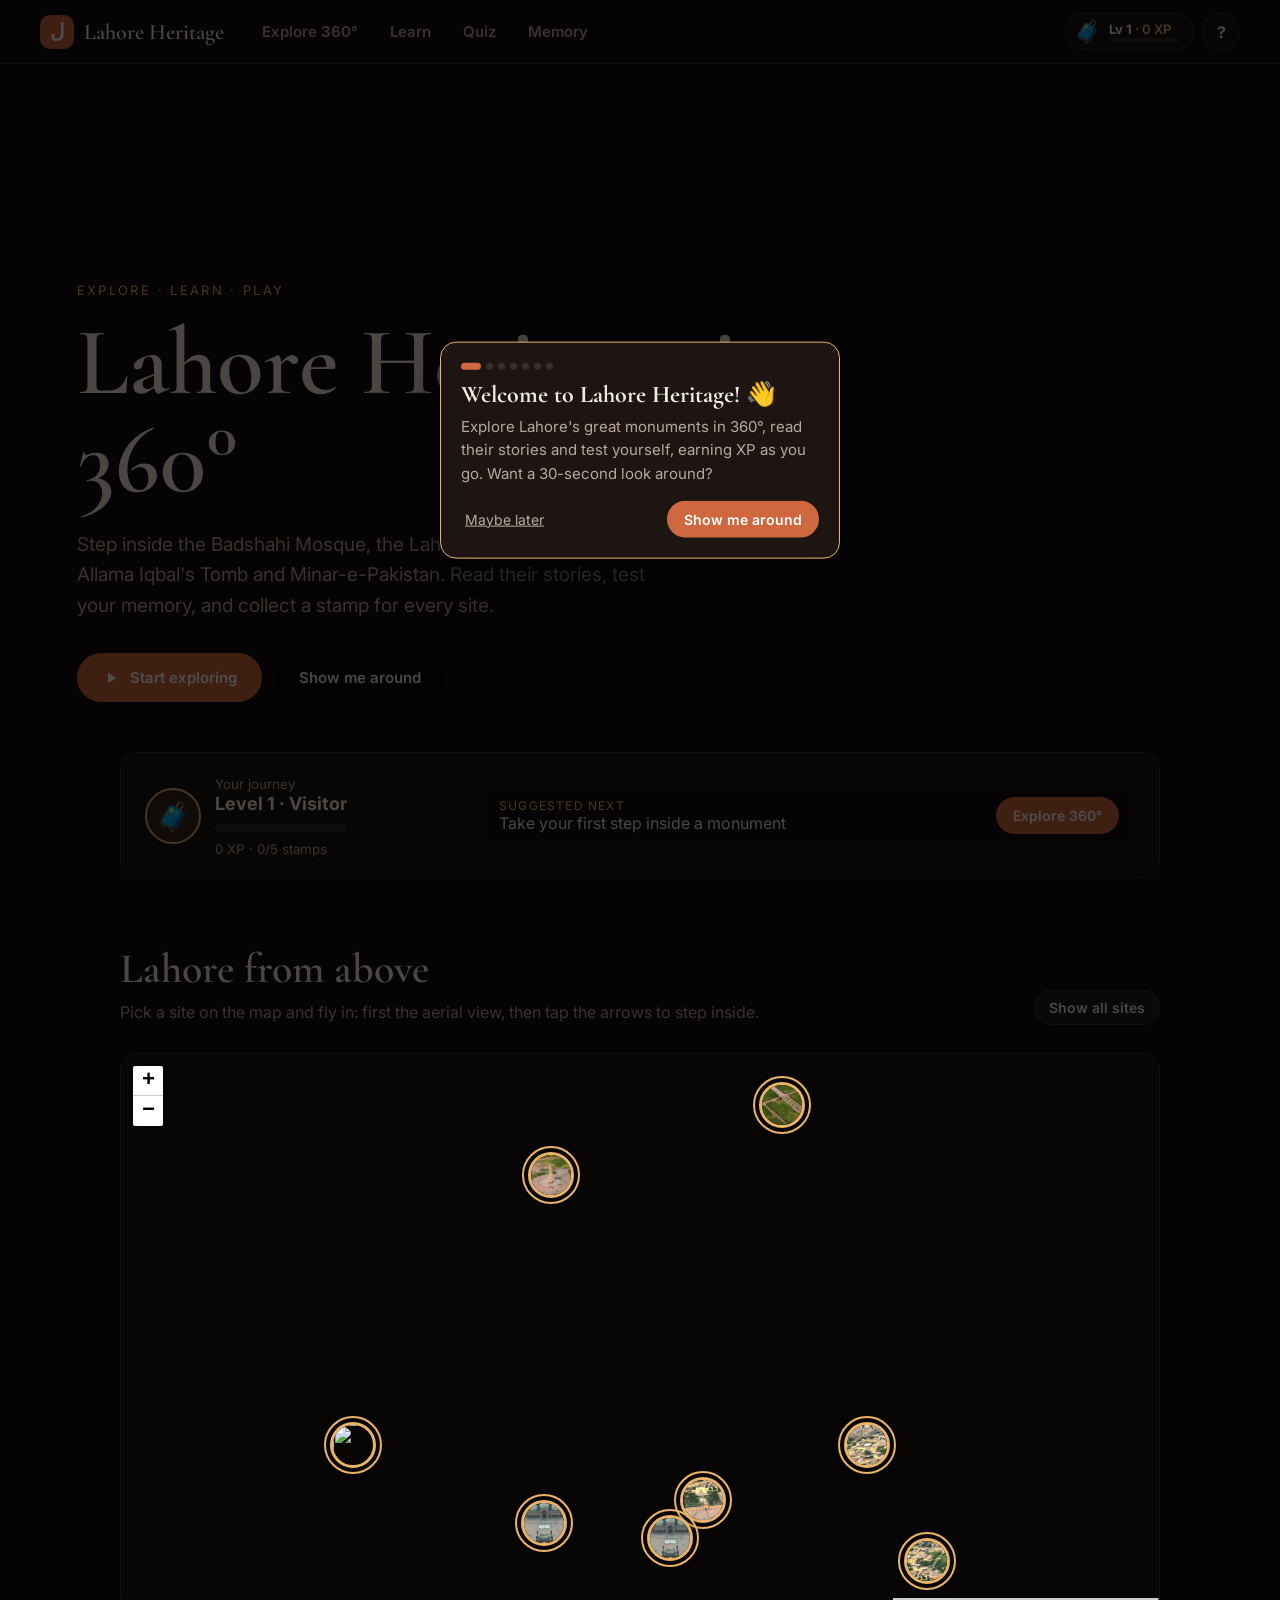
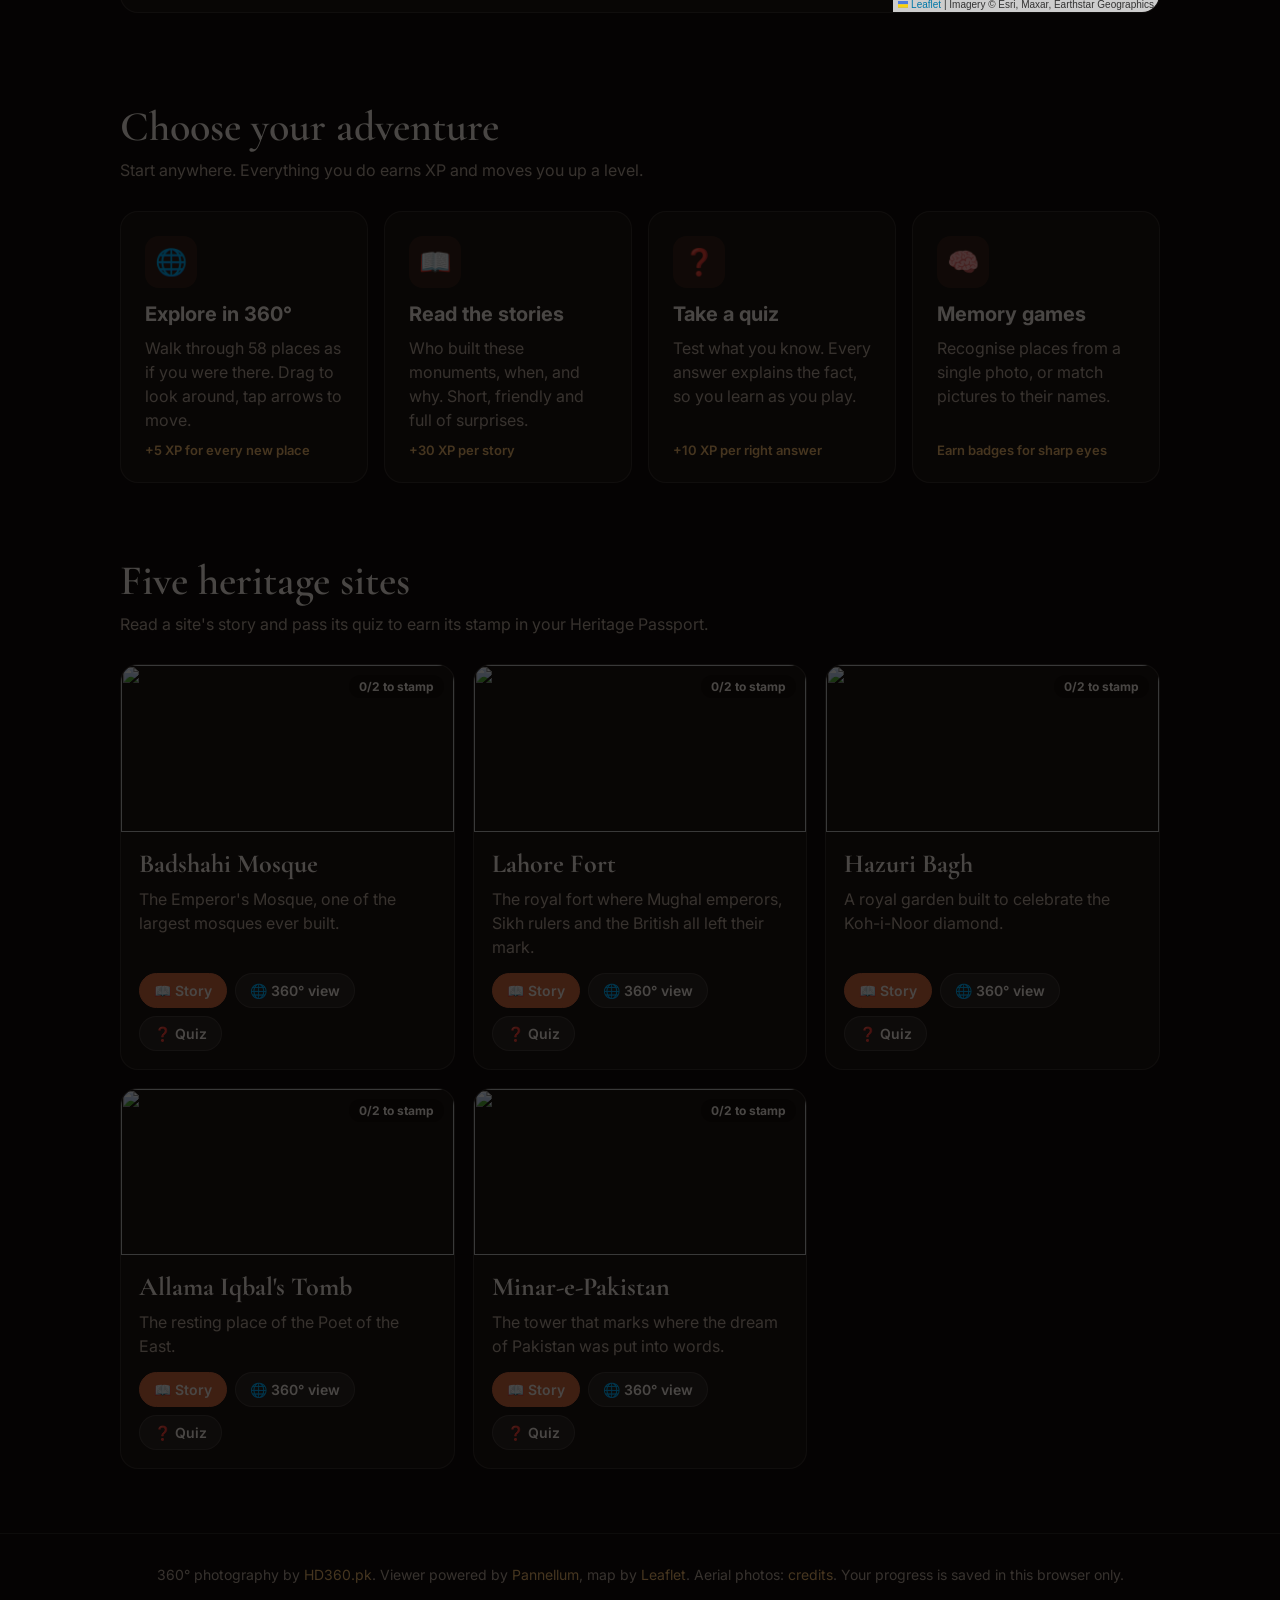
==== commit c964efd7: "Satellite map with fly-in, and brighter aerial views of Badshahi and Minar Home page: new "Lahore fr" ====
--- a/index.html
+++ b/index.html
@@ -8,6 +8,7 @@
   <link rel="preconnect" href="https://fonts.googleapis.com">
   <link rel="preconnect" href="https://fonts.gstatic.com" crossorigin>
   <link href="https://fonts.googleapis.com/css2?family=Cormorant+Garamond:wght@600&family=Inter:wght@400;600;700;800&display=swap" rel="stylesheet">
+  <link rel="stylesheet" href="assets/vendor/leaflet/leaflet.css">
   <link rel="stylesheet" href="assets/css/style.css">
   <link rel="stylesheet" href="assets/css/site.css">
 </head>
@@ -31,6 +32,17 @@
   <div class="wrap journey">
     <div class="journey__card" id="journey"></div>
   </div>
+
+  <section class="wrap home-section home-map">
+    <div class="home-map__head">
+      <div>
+        <h2 class="section-title">Lahore from above</h2>
+        <p class="section-sub">Pick a site on the map and fly in: first the aerial view, then tap the arrows to step inside.</p>
+      </div>
+      <button class="chip-btn" type="button" id="map-reset">Show all sites</button>
+    </div>
+    <div class="map" id="heritage-map" aria-label="Map of the heritage sites"></div>
+  </section>
 
   <section class="wrap home-section">
     <h2 class="section-title">Choose your adventure</h2>
@@ -71,13 +83,18 @@
 
   <footer class="footer">
     360° photography by <a href="https://hd360.pk" target="_blank" rel="noopener">HD360.pk</a>.
-    Viewer powered by <a href="https://pannellum.org" target="_blank" rel="noopener">Pannellum</a>.
+    Viewer powered by <a href="https://pannellum.org" target="_blank" rel="noopener">Pannellum</a>, map by <a href="https://leafletjs.com" target="_blank" rel="noopener">Leaflet</a>.
+    Aerial photos: <a href="credits/README.md">credits</a>.
     Your progress is saved in this browser only.
   </footer>
 
   <script src="assets/js/tour-data.js"></script>
+  <script src="assets/js/aerial-views.js"></script>
   <script src="assets/js/heritage-data.js"></script>
+  <script src="assets/js/images.js"></script>
   <script src="assets/js/game.js"></script>
+  <script src="assets/vendor/leaflet/leaflet.js"></script>
+  <script src="assets/js/map.js"></script>
   <script>
     Game.mountNav('home');
     document.getElementById('show-around').onclick = () => Game.startTour();
--- a/assets/vendor/leaflet/leaflet.css
+++ b/assets/vendor/leaflet/leaflet.css
@@ -0,0 +1,661 @@
+/* required styles */
+
+.leaflet-pane,
+.leaflet-tile,
+.leaflet-marker-icon,
+.leaflet-marker-shadow,
+.leaflet-tile-container,
+.leaflet-pane > svg,
+.leaflet-pane > canvas,
+.leaflet-zoom-box,
+.leaflet-image-layer,
+.leaflet-layer {
+	position: absolute;
+	left: 0;
+	top: 0;
+	}
+.leaflet-container {
+	overflow: hidden;
+	}
+.leaflet-tile,
+.leaflet-marker-icon,
+.leaflet-marker-shadow {
+	-webkit-user-select: none;
+	   -moz-user-select: none;
+	        user-select: none;
+	  -webkit-user-drag: none;
+	}
+/* Prevents IE11 from highlighting tiles in blue */
+.leaflet-tile::selection {
+	background: transparent;
+}
+/* Safari renders non-retina tile on retina better with this, but Chrome is worse */
+.leaflet-safari .leaflet-tile {
+	image-rendering: -webkit-optimize-contrast;
+	}
+/* hack that prevents hw layers "stretching" when loading new tiles */
+.leaflet-safari .leaflet-tile-container {
+	width: 1600px;
+	height: 1600px;
+	-webkit-transform-origin: 0 0;
+	}
+.leaflet-marker-icon,
+.leaflet-marker-shadow {
+	display: block;
+	}
+/* .leaflet-container svg: reset svg max-width decleration shipped in Joomla! (joomla.org) 3.x */
+/* .leaflet-container img: map is broken in FF if you have max-width: 100% on tiles */
+.leaflet-container .leaflet-overlay-pane svg {
+	max-width: none !important;
+	max-height: none !important;
+	}
+.leaflet-container .leaflet-marker-pane img,
+.leaflet-container .leaflet-shadow-pane img,
+.leaflet-container .leaflet-tile-pane img,
+.leaflet-container img.leaflet-image-layer,
+.leaflet-container .leaflet-tile {
+	max-width: none !important;
+	max-height: none !important;
+	width: auto;
+	padding: 0;
+	}
+
+.leaflet-container img.leaflet-tile {
+	/* See: https://bugs.chromium.org/p/chromium/issues/detail?id=600120 */
+	mix-blend-mode: plus-lighter;
+}
+
+.leaflet-container.leaflet-touch-zoom {
+	-ms-touch-action: pan-x pan-y;
+	touch-action: pan-x pan-y;
+	}
+.leaflet-container.leaflet-touch-drag {
+	-ms-touch-action: pinch-zoom;
+	/* Fallback for FF which doesn't support pinch-zoom */
+	touch-action: none;
+	touch-action: pinch-zoom;
+}
+.leaflet-container.leaflet-touch-drag.leaflet-touch-zoom {
+	-ms-touch-action: none;
+	touch-action: none;
+}
+.leaflet-container {
+	-webkit-tap-highlight-color: transparent;
+}
+.leaflet-container a {
+	-webkit-tap-highlight-color: rgba(51, 181, 229, 0.4);
+}
+.leaflet-tile {
+	filter: inherit;
+	visibility: hidden;
+	}
+.leaflet-tile-loaded {
+	visibility: inherit;
+	}
+.leaflet-zoom-box {
+	width: 0;
+	height: 0;
+	-moz-box-sizing: border-box;
+	     box-sizing: border-box;
+	z-index: 800;
+	}
+/* workaround for https://bugzilla.mozilla.org/show_bug.cgi?id=888319 */
+.leaflet-overlay-pane svg {
+	-moz-user-select: none;
+	}
+
+.leaflet-pane         { z-index: 400; }
+
+.leaflet-tile-pane    { z-index: 200; }
+.leaflet-overlay-pane { z-index: 400; }
+.leaflet-shadow-pane  { z-index: 500; }
+.leaflet-marker-pane  { z-index: 600; }
+.leaflet-tooltip-pane   { z-index: 650; }
+.leaflet-popup-pane   { z-index: 700; }
+
+.leaflet-map-pane canvas { z-index: 100; }
+.leaflet-map-pane svg    { z-index: 200; }
+
+.leaflet-vml-shape {
+	width: 1px;
+	height: 1px;
+	}
+.lvml {
+	behavior: url(#default#VML);
+	display: inline-block;
+	position: absolute;
+	}
+
+
+/* control positioning */
+
+.leaflet-control {
+	position: relative;
+	z-index: 800;
+	pointer-events: visiblePainted; /* IE 9-10 doesn't have auto */
+	pointer-events: auto;
+	}
+.leaflet-top,
+.leaflet-bottom {
+	position: absolute;
+	z-index: 1000;
+	pointer-events: none;
+	}
+.leaflet-top {
+	top: 0;
+	}
+.leaflet-right {
+	right: 0;
+	}
+.leaflet-bottom {
+	bottom: 0;
+	}
+.leaflet-left {
+	left: 0;
+	}
+.leaflet-control {
+	float: left;
+	clear: both;
+	}
+.leaflet-right .leaflet-control {
+	float: right;
+	}
+.leaflet-top .leaflet-control {
+	margin-top: 10px;
+	}
+.leaflet-bottom .leaflet-control {
+	margin-bottom: 10px;
+	}
+.leaflet-left .leaflet-control {
+	margin-left: 10px;
+	}
+.leaflet-right .leaflet-control {
+	margin-right: 10px;
+	}
+
+
+/* zoom and fade animations */
+
+.leaflet-fade-anim .leaflet-popup {
+	opacity: 0;
+	-webkit-transition: opacity 0.2s linear;
+	   -moz-transition: opacity 0.2s linear;
+	        transition: opacity 0.2s linear;
+	}
+.leaflet-fade-anim .leaflet-map-pane .leaflet-popup {
+	opacity: 1;
+	}
+.leaflet-zoom-animated {
+	-webkit-transform-origin: 0 0;
+	    -ms-transform-origin: 0 0;
+	        transform-origin: 0 0;
+	}
+svg.leaflet-zoom-animated {
+	will-change: transform;
+}
+
+.leaflet-zoom-anim .leaflet-zoom-animated {
+	-webkit-transition: -webkit-transform 0.25s cubic-bezier(0,0,0.25,1);
+	   -moz-transition:    -moz-transform 0.25s cubic-bezier(0,0,0.25,1);
+	        transition:         transform 0.25s cubic-bezier(0,0,0.25,1);
+	}
+.leaflet-zoom-anim .leaflet-tile,
+.leaflet-pan-anim .leaflet-tile {
+	-webkit-transition: none;
+	   -moz-transition: none;
+	        transition: none;
+	}
+
+.leaflet-zoom-anim .leaflet-zoom-hide {
+	visibility: hidden;
+	}
+
+
+/* cursors */
+
+.leaflet-interactive {
+	cursor: pointer;
+	}
+.leaflet-grab {
+	cursor: -webkit-grab;
+	cursor:    -moz-grab;
+	cursor:         grab;
+	}
+.leaflet-crosshair,
+.leaflet-crosshair .leaflet-interactive {
+	cursor: crosshair;
+	}
+.leaflet-popup-pane,
+.leaflet-control {
+	cursor: auto;
+	}
+.leaflet-dragging .leaflet-grab,
+.leaflet-dragging .leaflet-grab .leaflet-interactive,
+.leaflet-dragging .leaflet-marker-draggable {
+	cursor: move;
+	cursor: -webkit-grabbing;
+	cursor:    -moz-grabbing;
+	cursor:         grabbing;
+	}
+
+/* marker & overlays interactivity */
+.leaflet-marker-icon,
+.leaflet-marker-shadow,
+.leaflet-image-layer,
+.leaflet-pane > svg path,
+.leaflet-tile-container {
+	pointer-events: none;
+	}
+
+.leaflet-marker-icon.leaflet-interactive,
+.leaflet-image-layer.leaflet-interactive,
+.leaflet-pane > svg path.leaflet-interactive,
+svg.leaflet-image-layer.leaflet-interactive path {
+	pointer-events: visiblePainted; /* IE 9-10 doesn't have auto */
+	pointer-events: auto;
+	}
+
+/* visual tweaks */
+
+.leaflet-container {
+	background: #ddd;
+	outline-offset: 1px;
+	}
+.leaflet-container a {
+	color: #0078A8;
+	}
+.leaflet-zoom-box {
+	border: 2px dotted #38f;
+	background: rgba(255,255,255,0.5);
+	}
+
+
+/* general typography */
+.leaflet-container {
+	font-family: "Helvetica Neue", Arial, Helvetica, sans-serif;
+	font-size: 12px;
+	font-size: 0.75rem;
+	line-height: 1.5;
+	}
+
+
+/* general toolbar styles */
+
+.leaflet-bar {
+	box-shadow: 0 1px 5px rgba(0,0,0,0.65);
+	border-radius: 4px;
+	}
+.leaflet-bar a {
+	background-color: #fff;
+	border-bottom: 1px solid #ccc;
+	width: 26px;
+	height: 26px;
+	line-height: 26px;
+	display: block;
+	text-align: center;
+	text-decoration: none;
+	color: black;
+	}
+.leaflet-bar a,
+.leaflet-control-layers-toggle {
+	background-position: 50% 50%;
+	background-repeat: no-repeat;
+	display: block;
+	}
+.leaflet-bar a:hover,
+.leaflet-bar a:focus {
+	background-color: #f4f4f4;
+	}
+.leaflet-bar a:first-child {
+	border-top-left-radius: 4px;
+	border-top-right-radius: 4px;
+	}
+.leaflet-bar a:last-child {
+	border-bottom-left-radius: 4px;
+	border-bottom-right-radius: 4px;
+	border-bottom: none;
+	}
+.leaflet-bar a.leaflet-disabled {
+	cursor: default;
+	background-color: #f4f4f4;
+	color: #bbb;
+	}
+
+.leaflet-touch .leaflet-bar a {
+	width: 30px;
+	height: 30px;
+	line-height: 30px;
+	}
+.leaflet-touch .leaflet-bar a:first-child {
+	border-top-left-radius: 2px;
+	border-top-right-radius: 2px;
+	}
+.leaflet-touch .leaflet-bar a:last-child {
+	border-bottom-left-radius: 2px;
+	border-bottom-right-radius: 2px;
+	}
+
+/* zoom control */
+
+.leaflet-control-zoom-in,
+.leaflet-control-zoom-out {
+	font: bold 18px 'Lucida Console', Monaco, monospace;
+	text-indent: 1px;
+	}
+
+.leaflet-touch .leaflet-control-zoom-in, .leaflet-touch .leaflet-control-zoom-out  {
+	font-size: 22px;
+	}
+
+
+/* layers control */
+
+.leaflet-control-layers {
+	box-shadow: 0 1px 5px rgba(0,0,0,0.4);
+	background: #fff;
+	border-radius: 5px;
+	}
+.leaflet-control-layers-toggle {
+	background-image: url(images/layers.png);
+	width: 36px;
+	height: 36px;
+	}
+.leaflet-retina .leaflet-control-layers-toggle {
+	background-image: url(images/layers-2x.png);
+	background-size: 26px 26px;
+	}
+.leaflet-touch .leaflet-control-layers-toggle {
+	width: 44px;
+	height: 44px;
+	}
+.leaflet-control-layers .leaflet-control-layers-list,
+.leaflet-control-layers-expanded .leaflet-control-layers-toggle {
+	display: none;
+	}
+.leaflet-control-layers-expanded .leaflet-control-layers-list {
+	display: block;
+	position: relative;
+	}
+.leaflet-control-layers-expanded {
+	padding: 6px 10px 6px 6px;
+	color: #333;
+	background: #fff;
+	}
+.leaflet-control-layers-scrollbar {
+	overflow-y: scroll;
+	overflow-x: hidden;
+	padding-right: 5px;
+	}
+.leaflet-control-layers-selector {
+	margin-top: 2px;
+	position: relative;
+	top: 1px;
+	}
+.leaflet-control-layers label {
+	display: block;
+	font-size: 13px;
+	font-size: 1.08333em;
+	}
+.leaflet-control-layers-separator {
+	height: 0;
+	border-top: 1px solid #ddd;
+	margin: 5px -10px 5px -6px;
+	}
+
+/* Default icon URLs */
+.leaflet-default-icon-path { /* used only in path-guessing heuristic, see L.Icon.Default */
+	background-image: url(images/marker-icon.png);
+	}
+
+
+/* attribution and scale controls */
+
+.leaflet-container .leaflet-control-attribution {
+	background: #fff;
+	background: rgba(255, 255, 255, 0.8);
+	margin: 0;
+	}
+.leaflet-control-attribution,
+.leaflet-control-scale-line {
+	padding: 0 5px;
+	color: #333;
+	line-height: 1.4;
+	}
+.leaflet-control-attribution a {
+	text-decoration: none;
+	}
+.leaflet-control-attribution a:hover,
+.leaflet-control-attribution a:focus {
+	text-decoration: underline;
+	}
+.leaflet-attribution-flag {
+	display: inline !important;
+	vertical-align: baseline !important;
+	width: 1em;
+	height: 0.6669em;
+	}
+.leaflet-left .leaflet-control-scale {
+	margin-left: 5px;
+	}
+.leaflet-bottom .leaflet-control-scale {
+	margin-bottom: 5px;
+	}
+.leaflet-control-scale-line {
+	border: 2px solid #777;
+	border-top: none;
+	line-height: 1.1;
+	padding: 2px 5px 1px;
+	white-space: nowrap;
+	-moz-box-sizing: border-box;
+	     box-sizing: border-box;
+	background: rgba(255, 255, 255, 0.8);
+	text-shadow: 1px 1px #fff;
+	}
+.leaflet-control-scale-line:not(:first-child) {
+	border-top: 2px solid #777;
+	border-bottom: none;
+	margin-top: -2px;
+	}
+.leaflet-control-scale-line:not(:first-child):not(:last-child) {
+	border-bottom: 2px solid #777;
+	}
+
+.leaflet-touch .leaflet-control-attribution,
+.leaflet-touch .leaflet-control-layers,
+.leaflet-touch .leaflet-bar {
+	box-shadow: none;
+	}
+.leaflet-touch .leaflet-control-layers,
+.leaflet-touch .leaflet-bar {
+	border: 2px solid rgba(0,0,0,0.2);
+	background-clip: padding-box;
+	}
+
+
+/* popup */
+
+.leaflet-popup {
+	position: absolute;
+	text-align: center;
+	margin-bottom: 20px;
+	}
+.leaflet-popup-content-wrapper {
+	padding: 1px;
+	text-align: left;
+	border-radius: 12px;
+	}
+.leaflet-popup-content {
+	margin: 13px 24px 13px 20px;
+	line-height: 1.3;
+	font-size: 13px;
+	font-size: 1.08333em;
+	min-height: 1px;
+	}
+.leaflet-popup-content p {
+	margin: 17px 0;
+	margin: 1.3em 0;
+	}
+.leaflet-popup-tip-container {
+	width: 40px;
+	height: 20px;
+	position: absolute;
+	left: 50%;
+	margin-top: -1px;
+	margin-left: -20px;
+	overflow: hidden;
+	pointer-events: none;
+	}
+.leaflet-popup-tip {
+	width: 17px;
+	height: 17px;
+	padding: 1px;
+
+	margin: -10px auto 0;
+	pointer-events: auto;
+
+	-webkit-transform: rotate(45deg);
+	   -moz-transform: rotate(45deg);
+	    -ms-transform: rotate(45deg);
+	        transform: rotate(45deg);
+	}
+.leaflet-popup-content-wrapper,
+.leaflet-popup-tip {
+	background: white;
+	color: #333;
+	box-shadow: 0 3px 14px rgba(0,0,0,0.4);
+	}
+.leaflet-container a.leaflet-popup-close-button {
+	position: absolute;
+	top: 0;
+	right: 0;
+	border: none;
+	text-align: center;
+	width: 24px;
+	height: 24px;
+	font: 16px/24px Tahoma, Verdana, sans-serif;
+	color: #757575;
+	text-decoration: none;
+	background: transparent;
+	}
+.leaflet-container a.leaflet-popup-close-button:hover,
+.leaflet-container a.leaflet-popup-close-button:focus {
+	color: #585858;
+	}
+.leaflet-popup-scrolled {
+	overflow: auto;
+	}
+
+.leaflet-oldie .leaflet-popup-content-wrapper {
+	-ms-zoom: 1;
+	}
+.leaflet-oldie .leaflet-popup-tip {
+	width: 24px;
+	margin: 0 auto;
+
+	-ms-filter: "progid:DXImageTransform.Microsoft.Matrix(M11=0.70710678, M12=0.70710678, M21=-0.70710678, M22=0.70710678)";
+	filter: progid:DXImageTransform.Microsoft.Matrix(M11=0.70710678, M12=0.70710678, M21=-0.70710678, M22=0.70710678);
+	}
+
+.leaflet-oldie .leaflet-control-zoom,
+.leaflet-oldie .leaflet-control-layers,
+.leaflet-oldie .leaflet-popup-content-wrapper,
+.leaflet-oldie .leaflet-popup-tip {
+	border: 1px solid #999;
+	}
+
+
+/* div icon */
+
+.leaflet-div-icon {
+	background: #fff;
+	border: 1px solid #666;
+	}
+
+
+/* Tooltip */
+/* Base styles for the element that has a tooltip */
+.leaflet-tooltip {
+	position: absolute;
+	padding: 6px;
+	background-color: #fff;
+	border: 1px solid #fff;
+	border-radius: 3px;
+	color: #222;
+	white-space: nowrap;
+	-webkit-user-select: none;
+	-moz-user-select: none;
+	-ms-user-select: none;
+	user-select: none;
+	pointer-events: none;
+	box-shadow: 0 1px 3px rgba(0,0,0,0.4);
+	}
+.leaflet-tooltip.leaflet-interactive {
+	cursor: pointer;
+	pointer-events: auto;
+	}
+.leaflet-tooltip-top:before,
+.leaflet-tooltip-bottom:before,
+.leaflet-tooltip-left:before,
+.leaflet-tooltip-right:before {
+	position: absolute;
+	pointer-events: none;
+	border: 6px solid transparent;
+	background: transparent;
+	content: "";
+	}
+
+/* Directions */
+
+.leaflet-tooltip-bottom {
+	margin-top: 6px;
+}
+.leaflet-tooltip-top {
+	margin-top: -6px;
+}
+.leaflet-tooltip-bottom:before,
+.leaflet-tooltip-top:before {
+	left: 50%;
+	margin-left: -6px;
+	}
+.leaflet-tooltip-top:before {
+	bottom: 0;
+	margin-bottom: -12px;
+	border-top-color: #fff;
+	}
+.leaflet-tooltip-bottom:before {
+	top: 0;
+	margin-top: -12px;
+	margin-left: -6px;
+	border-bottom-color: #fff;
+	}
+.leaflet-tooltip-left {
+	margin-left: -6px;
+}
+.leaflet-tooltip-right {
+	margin-left: 6px;
+}
+.leaflet-tooltip-left:before,
+.leaflet-tooltip-right:before {
+	top: 50%;
+	margin-top: -6px;
+	}
+.leaflet-tooltip-left:before {
+	right: 0;
+	margin-right: -12px;
+	border-left-color: #fff;
+	}
+.leaflet-tooltip-right:before {
+	left: 0;
+	margin-left: -12px;
+	border-right-color: #fff;
+	}
+
+/* Printing */
+
+@media print {
+	/* Prevent printers from removing background-images of controls. */
+	.leaflet-control {
+		-webkit-print-color-adjust: exact;
+		print-color-adjust: exact;
+		}
+	}
--- a/assets/css/style.css
+++ b/assets/css/style.css
@@ -23,7 +23,7 @@
 .hero {
   position: relative; min-height: 100svh; display: flex; align-items: flex-end;
   padding: 0 clamp(16px, 6vw, 96px) clamp(48px, 10vh, 120px);
-  background: url("../../preview.jpg") center / cover no-repeat;
+  background: var(--hero-image) center / cover no-repeat;
 }
 .hero::before {
   content: ""; position: absolute; inset: 0;
--- a/assets/css/site.css
+++ b/assets/css/site.css
@@ -310,3 +310,40 @@
 @media (prefers-reduced-motion: reduce) {
   .mcard, .toast, .qcard, .result, .option.wrong { animation: none; transition: none; }
 }
+
+/* ---------- Home: "Lahore from above" map (assets/js/map.js) ---------- */
+.home-map { padding-bottom: 24px; }
+.home-map__head { display: flex; align-items: flex-end; justify-content: space-between; gap: 16px; }
+.home-map__head .chip-btn { flex: none; margin-bottom: 28px; }
+.map {
+  height: min(70vh, 560px); border-radius: 18px; overflow: hidden; border: 1px solid var(--line);
+  background: var(--surface); transition: opacity .45s ease, transform .45s ease;
+}
+.map--leaving { opacity: 0; transform: scale(1.04); }
+.map-pin { border-radius: 50%; }
+.map-pin img {
+  width: 46px !important; height: 46px !important; border-radius: 50%; object-fit: cover; /* beat Leaflet's marker img reset */
+  border: 3px solid var(--accent-2); box-shadow: 0 4px 14px rgba(0,0,0,.55);
+  transition: transform .2s ease;
+}
+.map-pin span {
+  position: absolute; inset: -6px; border-radius: 50%; border: 2px solid var(--accent-2);
+  animation: map-pulse 2.4s ease-out infinite; pointer-events: none;
+}
+.map-pin:hover img, .map-pin:focus img { transform: scale(1.12); }
+@keyframes map-pulse { from { opacity: .8; transform: scale(.9); } to { opacity: 0; transform: scale(1.6); } }
+.leaflet-popup-content-wrapper, .leaflet-popup-tip { background: var(--surface); color: var(--text); }
+.leaflet-popup-content { margin: 12px; }
+.map-card { display: grid; gap: 6px; font-family: var(--body); }
+.map-card img { width: 100%; height: 110px; object-fit: cover; border-radius: 10px; }
+.map-card b { font-family: var(--display); font-size: 22px; font-weight: 600; }
+.map-card small { color: var(--muted); }
+.map-card .btn { justify-self: start; margin-top: 4px; }
+.leaflet-container a.leaflet-popup-close-button { color: var(--muted); }
+.leaflet-control-attribution { font-size: 10px; }
+@media (max-width: 760px) {
+  .home-map__head { flex-direction: column; align-items: flex-start; gap: 0; }
+  .home-map__head .chip-btn { margin: -12px 0 16px; }
+  .map { height: 60vh; }
+}
+@media (prefers-reduced-motion: reduce) { .map-pin span { animation: none; } .map { transition: none; } }
